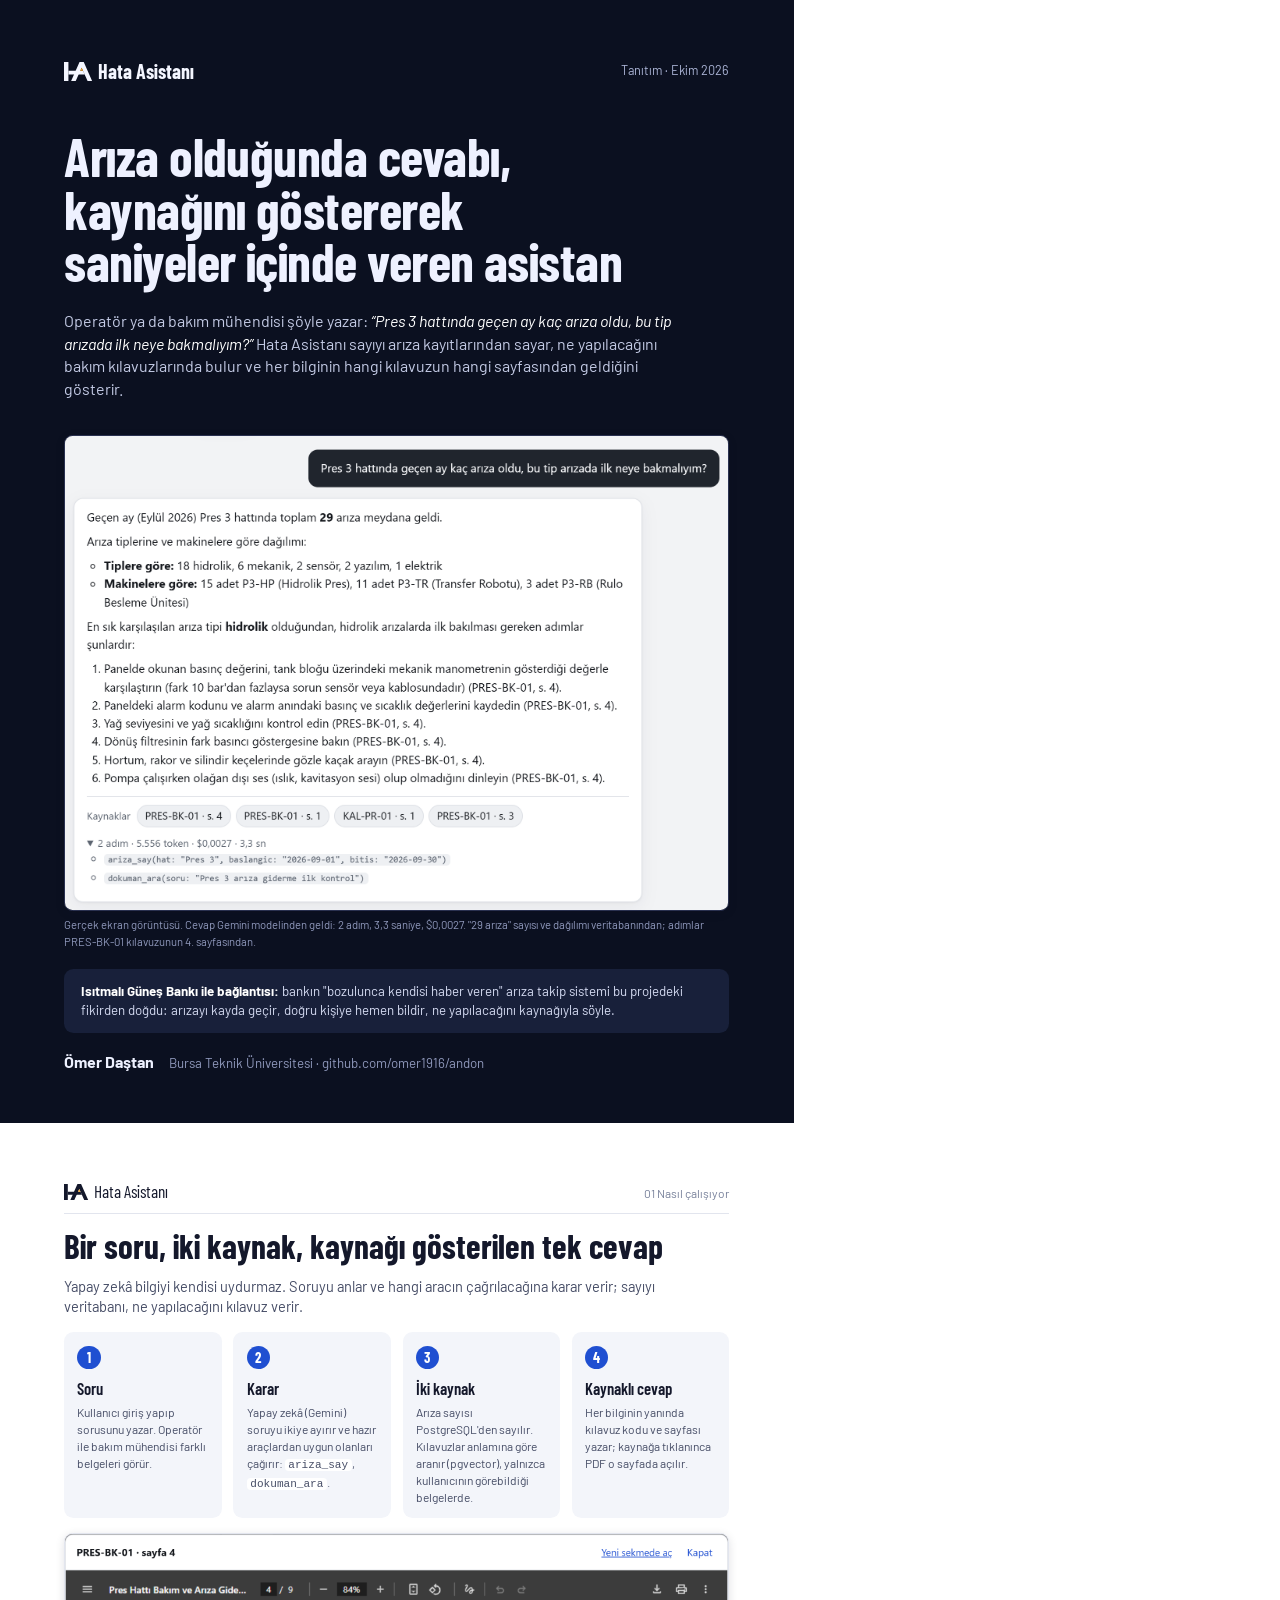
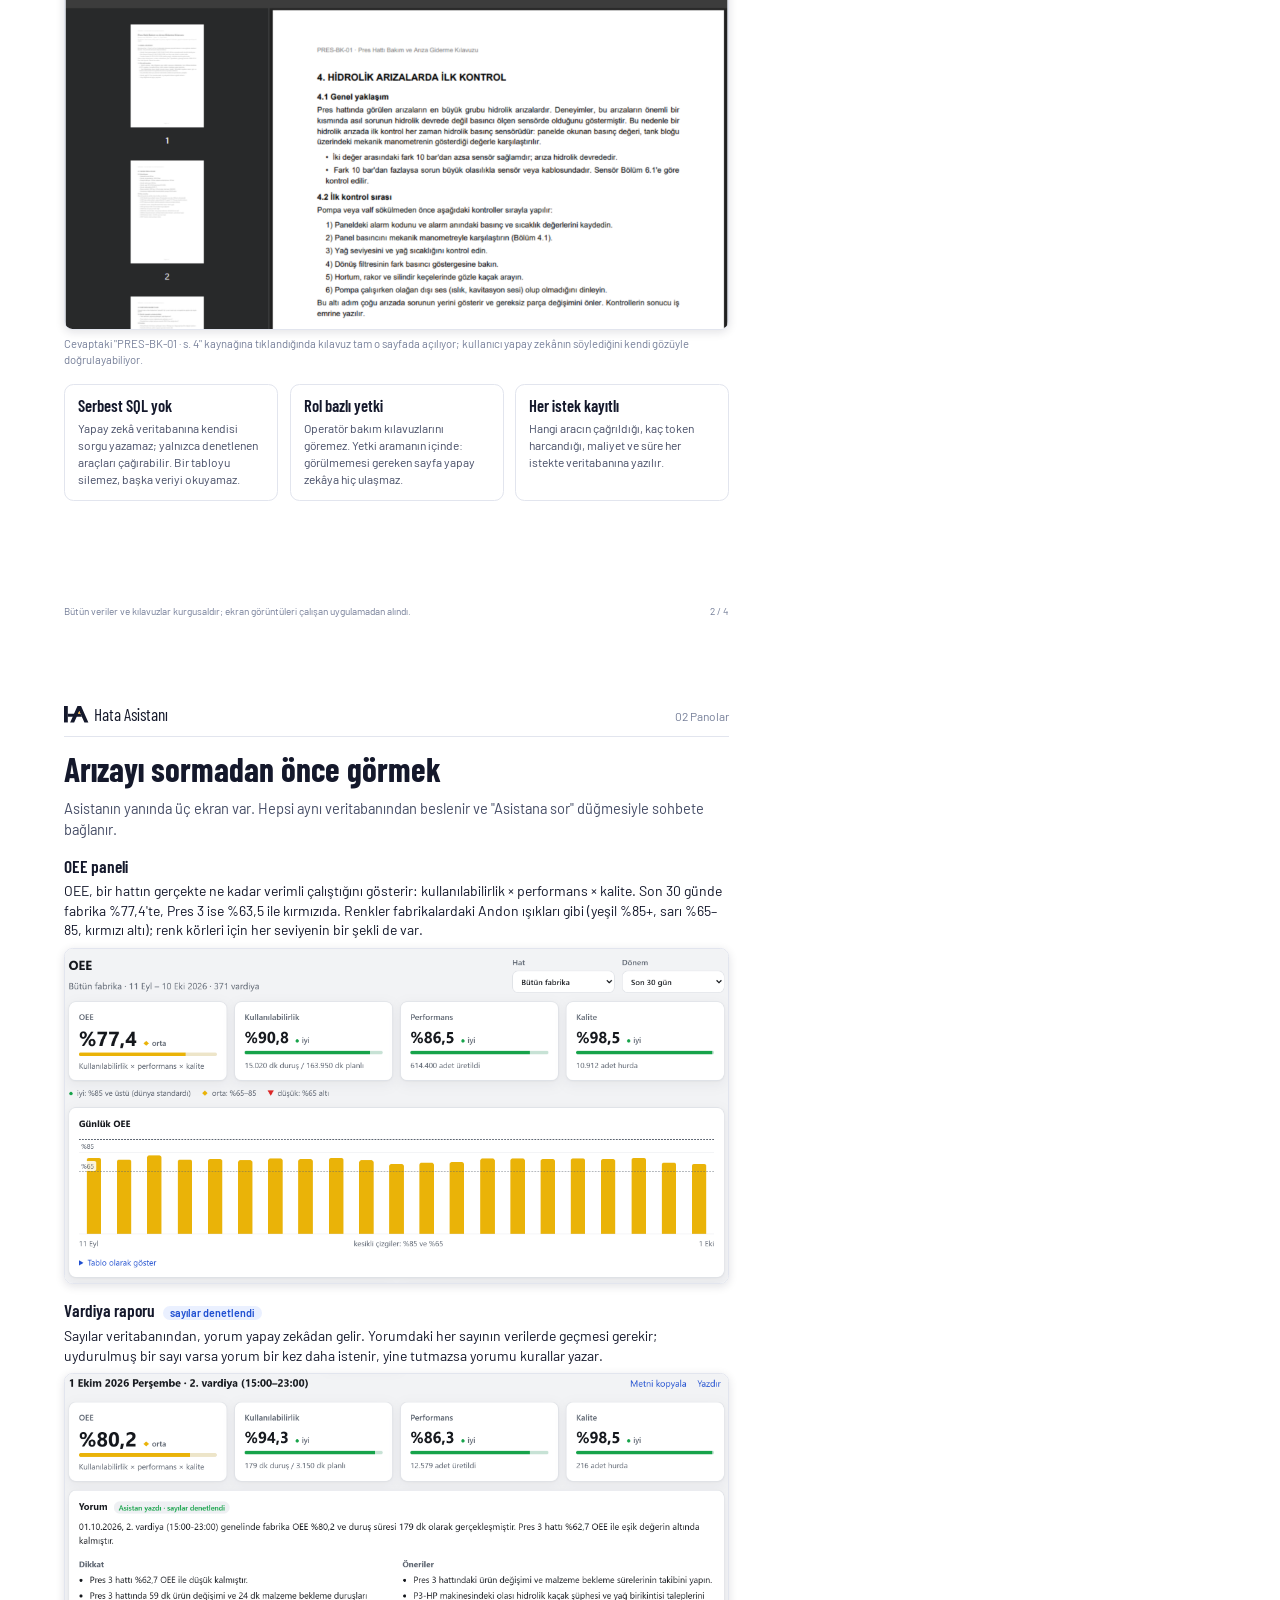
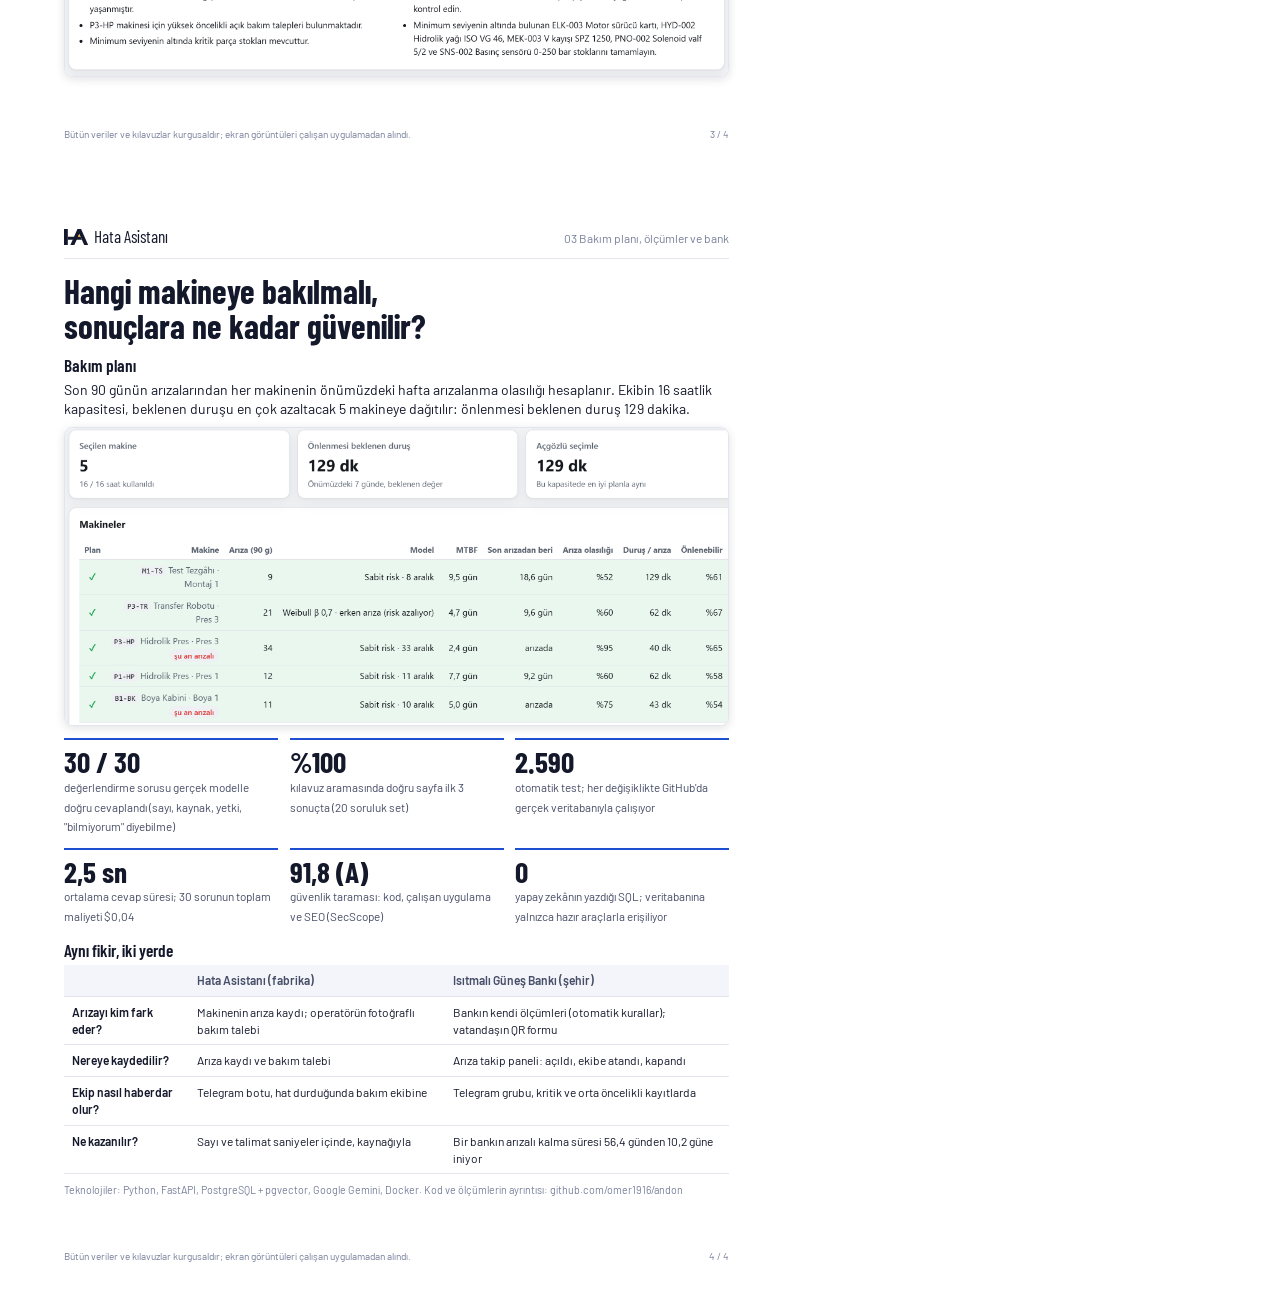
==== sunum/tanitim.html @ 5f38e98d "Hata Asistanı: yeni ad, logo ve okul sunumu için tanıtım PDF'i (#19) * Uygulamanın adı: Andon -> Hat" ====
<!doctype html>
<html lang="tr">
<head>
<meta charset="utf-8">
<title>Hata Asistanı · Tanıtım</title>
<link rel="stylesheet" href="https://fonts.googleapis.com/css2?family=Barlow+Condensed:wght@500;600;700&family=Barlow:wght@400;500;600&display=swap">
<style>
@page { size: A4; margin: 0; }
:root {
  --murekkep: #14182b; --murekkep-2: #464d66; --soluk: #77809a; --cizgi: #e2e5ee; --zemin-2: #f3f5fa;
  --vurgu: #1f4fd1; --yesil: #16a34a; --sari: #e0a800; --kirmizi: #dc2626; --gece: #0b1020;
  --baslik: "Barlow Condensed", "Arial Narrow", "Segoe UI", sans-serif;
  --metin: "Barlow", "Segoe UI", Arial, sans-serif;
}
* { box-sizing: border-box; }
html, body { margin: 0; padding: 0; }
body { font-family: var(--metin); color: var(--murekkep); font-size: 10.5pt; line-height: 1.42;
  -webkit-print-color-adjust: exact; print-color-adjust: exact; }
h1, h2, h3 { font-family: var(--baslik); margin: 0; line-height: 1.05; text-wrap: balance; }
h2 { font-size: 25pt; font-weight: 650; margin: 4mm 0 3mm; max-width: 170mm; }
h3 { font-size: 13pt; font-weight: 600; margin-bottom: 1.5mm; }
p { margin: 0 0 2mm; }
.sayfa { width: 210mm; height: 297mm; padding: 15mm 17mm 13mm; position: relative; overflow: hidden;
  page-break-after: always; break-after: page; }
.sayfa:last-child { page-break-after: auto; break-after: auto; }
.ust-serit { display: flex; justify-content: space-between; align-items: baseline;
  border-bottom: 0.4mm solid var(--cizgi); padding-bottom: 2.5mm; font-size: 9pt; color: var(--soluk); }
.ust-serit span:first-child { font-family: var(--baslik); font-size: 13pt; color: var(--murekkep); }
.alt-not { position: absolute; left: 17mm; right: 17mm; bottom: 7mm; display: flex;
  justify-content: space-between; font-size: 7.5pt; color: var(--soluk); }
.giris { font-size: 11pt; color: var(--murekkep-2); max-width: 172mm; margin-bottom: 4mm; }
.logo { height: 0.95em; width: auto; aspect-ratio: 83 / 56; vertical-align: -0.12em; margin-right: 0.3em; }

/* Kapak */
.kapak { background: var(--gece); color: #eef1ff; display: flex; flex-direction: column; }
.kapak-ust { display: flex; justify-content: space-between; align-items: center; font-size: 9.5pt;
  color: #aab3d4; }
.kapak .marka { font-family: var(--baslik); font-weight: 650; font-size: 15pt; color: #f4f6ff; }
.kapak h1 { font-size: 40pt; font-weight: 700; margin-top: 12mm; letter-spacing: -0.01em; line-height: 0.98; }
.kapak-alt { font-size: 12pt; color: #c3cae4; max-width: 168mm; margin-top: 6mm; }
.kapak-alt q { color: #fff; font-style: italic; }
.kapak .ekran { margin-top: 7mm; }
.kapak .ekran img { border: 0.5mm solid #2a3150; }
.kapak .ekran figcaption { color: #8f98bb; }
.kapak-ekip { margin-top: auto; display: flex; gap: 4mm; align-items: baseline; font-size: 12pt; }
.kapak-ekip span { color: #8f98bb; font-size: 10pt; }
.esin { margin-top: 5mm; padding: 3.5mm 4.5mm; border-radius: 2.5mm; background: #18203a;
  font-size: 10pt; color: #d5dbf2; }
.esin b { color: #fff; }

/* Ekran görüntüleri */
.ekran { margin: 0; }
.ekran img { width: 100%; display: block; border-radius: 2.2mm; border: 0.35mm solid var(--cizgi);
  box-shadow: 0 0.6mm 2.4mm rgba(15, 20, 40, 0.12); }
.ekran figcaption { font-size: 8.5pt; color: var(--soluk); margin-top: 1.8mm; }

/* Akış */
.akis { list-style: none; padding: 0; margin: 0 0 4mm; display: grid;
  grid-template-columns: repeat(4, 1fr); gap: 3mm; counter-reset: adim; }
.akis li { position: relative; padding: 3.5mm 3.5mm 3mm; border-radius: 2.5mm; background: var(--zemin-2);
  counter-increment: adim; }
.akis li::before { content: counter(adim); font-family: var(--baslik); font-weight: 700; font-size: 11pt;
  color: #fff; background: var(--vurgu); width: 6.2mm; height: 6.2mm; border-radius: 50%;
  display: grid; place-items: center; margin-bottom: 2mm; }
.akis b { font-family: var(--baslik); font-size: 12.5pt; font-weight: 600; display: block; margin-bottom: 1mm; }
.akis p { font-size: 9pt; color: var(--murekkep-2); margin: 0; }
.akis code, .kutu code { font-size: 8.3pt; background: #fff; padding: 0 1mm; border-radius: 1mm; }
.uc-kutu { display: grid; grid-template-columns: repeat(3, 1fr); gap: 3mm; margin-top: 4mm; }
.kutu { border: 0.35mm solid var(--cizgi); border-radius: 2.5mm; padding: 3.2mm 3.5mm; }
.kutu h3 { font-size: 12.5pt; }
.kutu p { font-size: 9pt; color: var(--murekkep-2); margin: 0; }

/* Panolar */
.iki { display: grid; grid-template-columns: 1fr 1fr; gap: 5mm; }
.bolum { margin-top: 4.5mm; }
.bolum h3 { display: flex; align-items: baseline; gap: 2mm; }
.etiket { font-family: var(--metin); font-size: 8pt; font-weight: 600; color: var(--vurgu);
  background: #eaf0ff; padding: 0.4mm 2mm; border-radius: 99mm; }
.lejant { display: flex; gap: 5mm; font-size: 8.5pt; color: var(--murekkep-2); margin: 1.5mm 0 2.5mm; }

/* Ölçümler */
.sayilar { display: grid; grid-template-columns: repeat(3, 1fr); gap: 3mm; margin: 3mm 0 4mm; }
.sayi { border-top: 0.6mm solid var(--vurgu); padding-top: 2mm; }
.sayi b { font-family: var(--baslik); font-size: 22pt; font-weight: 650; line-height: 1; display: block; }
.sayi span { font-size: 8.8pt; color: var(--murekkep-2); }
.tablo { width: 100%; border-collapse: collapse; font-size: 9pt; margin: 1.5mm 0 2mm; }
.tablo th, .tablo td { text-align: left; vertical-align: top; padding: 1.8mm 2mm;
  border-bottom: 0.3mm solid var(--cizgi); }
.tablo th { font-weight: 600; color: var(--murekkep-2); background: var(--zemin-2); }
.tablo td:first-child { font-weight: 600; width: 33mm; }
.kucuk { font-size: 8pt; color: var(--soluk); }
</style>
</head>
<body>

<section class="sayfa kapak">
  <div class="kapak-ust"><span class="marka"><svg class="logo" viewBox="10 22 83 56" aria-hidden="true"><rect x="10" y="22" width="13" height="56" fill="currentColor"/><polygon points="31,78 44.5,78 62,38.6 79.5,78 93,78 68.2,22 55.8,22" fill="currentColor"/><polygon points="23,48 66.18,48 71.06,59 23,59" fill="currentColor"/><polygon points="62,38.6 57.82,48 66.18,48" fill="#f5a524"/></svg>Hata Asistanı</span><span>Tanıtım · Ekim 2026</span></div>
  <h1>Arıza olduğunda cevabı, kaynağını göstererek saniyeler içinde veren asistan</h1>
  <p class="kapak-alt">Operatör ya da bakım mühendisi şöyle yazar:
    <q>Pres 3 hattında geçen ay kaç arıza oldu, bu tip arızada ilk neye bakmalıyım?</q>
    Hata Asistanı sayıyı arıza kayıtlarından sayar, ne yapılacağını bakım kılavuzlarında bulur ve
    her bilginin hangi kılavuzun hangi sayfasından geldiğini gösterir.</p>
  <figure class="ekran">
    <img src="ekranlar/kesit/sohbet.png" alt="Sohbet ekranında soru ve kaynaklı cevap">
    <figcaption>Gerçek ekran görüntüsü. Cevap Gemini modelinden geldi: 2 adım, 3,3 saniye,
      $0,0027. "29 arıza" sayısı ve dağılımı veritabanından; adımlar PRES-BK-01 kılavuzunun
      4. sayfasından.</figcaption>
  </figure>
  <div class="esin"><b>Isıtmalı Güneş Bankı ile bağlantısı:</b> bankın "bozulunca kendisi haber
    veren" arıza takip sistemi bu projedeki fikirden doğdu: arızayı kayda geçir, doğru kişiye
    hemen bildir, ne yapılacağını kaynağıyla söyle.</div>
  <div class="kapak-ekip"><b>Ömer Daştan</b><span>Bursa Teknik Üniversitesi · github.com/omer1916/andon</span></div>
</section>

<section class="sayfa">
  <div class="ust-serit"><span><svg class="logo" viewBox="10 22 83 56" aria-hidden="true"><rect x="10" y="22" width="13" height="56" fill="currentColor"/><polygon points="31,78 44.5,78 62,38.6 79.5,78 93,78 68.2,22 55.8,22" fill="currentColor"/><polygon points="23,48 66.18,48 71.06,59 23,59" fill="currentColor"/><polygon points="62,38.6 57.82,48 66.18,48" fill="#f5a524"/></svg>Hata Asistanı</span><span>01 Nasıl çalışıyor</span></div>
  <h2>Bir soru, iki kaynak, kaynağı gösterilen tek cevap</h2>
  <p class="giris">Yapay zekâ bilgiyi kendisi uydurmaz. Soruyu anlar ve hangi aracın çağrılacağına
    karar verir; sayıyı veritabanı, ne yapılacağını kılavuz verir.</p>
  <ol class="akis">
    <li><b>Soru</b><p>Kullanıcı giriş yapıp sorusunu yazar. Operatör ile bakım mühendisi farklı
      belgeleri görür.</p></li>
    <li><b>Karar</b><p>Yapay zekâ (Gemini) soruyu ikiye ayırır ve hazır araçlardan uygun olanları
      çağırır: <code>ariza_say</code>, <code>dokuman_ara</code>.</p></li>
    <li><b>İki kaynak</b><p>Arıza sayısı PostgreSQL'den sayılır. Kılavuzlar anlamına göre aranır
      (pgvector), yalnızca kullanıcının görebildiği belgelerde.</p></li>
    <li><b>Kaynaklı cevap</b><p>Her bilginin yanında kılavuz kodu ve sayfası yazar; kaynağa
      tıklanınca PDF o sayfada açılır.</p></li>
  </ol>
  <figure class="ekran">
    <img src="ekranlar/kesit/kaynak.png" alt="Kaynağa tıklanınca açılan kılavuz sayfası">
    <figcaption>Cevaptaki "PRES-BK-01 · s. 4" kaynağına tıklandığında kılavuz tam o sayfada
      açılıyor; kullanıcı yapay zekânın söylediğini kendi gözüyle doğrulayabiliyor.</figcaption>
  </figure>
  <div class="uc-kutu">
    <div class="kutu"><h3>Serbest SQL yok</h3><p>Yapay zekâ veritabanına kendisi sorgu yazamaz;
      yalnızca denetlenen araçları çağırabilir. Bir tabloyu silemez, başka veriyi okuyamaz.</p></div>
    <div class="kutu"><h3>Rol bazlı yetki</h3><p>Operatör bakım kılavuzlarını göremez. Yetki
      aramanın içinde: görülmemesi gereken sayfa yapay zekâya hiç ulaşmaz.</p></div>
    <div class="kutu"><h3>Her istek kayıtlı</h3><p>Hangi aracın çağrıldığı, kaç token harcandığı,
      maliyet ve süre her istekte veritabanına yazılır.</p></div>
  </div>
  <div class="alt-not"><span>Bütün veriler ve kılavuzlar kurgusaldır; ekran görüntüleri çalışan uygulamadan alındı.</span><span>2 / 4</span></div>
</section>

<section class="sayfa">
  <div class="ust-serit"><span><svg class="logo" viewBox="10 22 83 56" aria-hidden="true"><rect x="10" y="22" width="13" height="56" fill="currentColor"/><polygon points="31,78 44.5,78 62,38.6 79.5,78 93,78 68.2,22 55.8,22" fill="currentColor"/><polygon points="23,48 66.18,48 71.06,59 23,59" fill="currentColor"/><polygon points="62,38.6 57.82,48 66.18,48" fill="#f5a524"/></svg>Hata Asistanı</span><span>02 Panolar</span></div>
  <h2>Arızayı sormadan önce görmek</h2>
  <p class="giris">Asistanın yanında üç ekran var. Hepsi aynı veritabanından beslenir ve
    "Asistana sor" düğmesiyle sohbete bağlanır.</p>
  <div class="bolum">
    <h3>OEE paneli</h3>
    <p>OEE, bir hattın gerçekte ne kadar verimli çalıştığını gösterir: kullanılabilirlik ×
      performans × kalite. Son 30 günde fabrika %77,4'te, Pres 3 ise %63,5 ile kırmızıda. Renkler
      fabrikalardaki Andon ışıkları gibi (yeşil %85+, sarı %65–85, kırmızı altı); renk körleri için
      her seviyenin bir şekli de var.</p>
    <figure class="ekran"><img src="ekranlar/kesit/oee.png" alt="OEE paneli"></figure>
  </div>
  <div class="bolum">
    <h3>Vardiya raporu <span class="etiket">sayılar denetlendi</span></h3>
    <p>Sayılar veritabanından, yorum yapay zekâdan gelir. Yorumdaki her sayının verilerde geçmesi
      gerekir; uydurulmuş bir sayı varsa yorum bir kez daha istenir, yine tutmazsa yorumu kurallar
      yazar.</p>
    <figure class="ekran"><img src="ekranlar/kesit/rapor.png" alt="Vardiya raporu"></figure>
  </div>
  <div class="alt-not"><span>Bütün veriler ve kılavuzlar kurgusaldır; ekran görüntüleri çalışan uygulamadan alındı.</span><span>3 / 4</span></div>
</section>

<section class="sayfa">
  <div class="ust-serit"><span><svg class="logo" viewBox="10 22 83 56" aria-hidden="true"><rect x="10" y="22" width="13" height="56" fill="currentColor"/><polygon points="31,78 44.5,78 62,38.6 79.5,78 93,78 68.2,22 55.8,22" fill="currentColor"/><polygon points="23,48 66.18,48 71.06,59 23,59" fill="currentColor"/><polygon points="62,38.6 57.82,48 66.18,48" fill="#f5a524"/></svg>Hata Asistanı</span><span>03 Bakım planı, ölçümler ve bank</span></div>
  <h2>Hangi makineye bakılmalı, sonuçlara ne kadar güvenilir?</h2>
  <div class="bolum" style="margin-top:2mm">
    <h3>Bakım planı</h3>
    <p>Son 90 günün arızalarından her makinenin önümüzdeki hafta arızalanma olasılığı hesaplanır.
      Ekibin 16 saatlik kapasitesi, beklenen duruşu en çok azaltacak 5 makineye dağıtılır:
      önlenmesi beklenen duruş 129 dakika.</p>
    <figure class="ekran"><img src="ekranlar/kesit/plan.png" alt="Bakım planı"></figure>
  </div>
  <div class="sayilar">
    <div class="sayi"><b>30 / 30</b><span>değerlendirme sorusu gerçek modelle doğru cevaplandı
      (sayı, kaynak, yetki, "bilmiyorum" diyebilme)</span></div>
    <div class="sayi"><b>%100</b><span>kılavuz aramasında doğru sayfa ilk 3 sonuçta
      (20 soruluk set)</span></div>
    <div class="sayi"><b>2.590</b><span>otomatik test; her değişiklikte GitHub'da gerçek
      veritabanıyla çalışıyor</span></div>
    <div class="sayi"><b>2,5 sn</b><span>ortalama cevap süresi; 30 sorunun toplam maliyeti
      $0,04</span></div>
    <div class="sayi"><b>91,8 (A)</b><span>güvenlik taraması: kod, çalışan uygulama ve SEO
      (SecScope)</span></div>
    <div class="sayi"><b>0</b><span>yapay zekânın yazdığı SQL; veritabanına yalnızca hazır
      araçlarla erişiliyor</span></div>
  </div>
  <h3>Aynı fikir, iki yerde</h3>
  <table class="tablo">
    <tr><th></th><th>Hata Asistanı (fabrika)</th><th>Isıtmalı Güneş Bankı (şehir)</th></tr>
    <tr><td>Arızayı kim fark eder?</td><td>Makinenin arıza kaydı; operatörün fotoğraflı bakım talebi</td>
      <td>Bankın kendi ölçümleri (otomatik kurallar); vatandaşın QR formu</td></tr>
    <tr><td>Nereye kaydedilir?</td><td>Arıza kaydı ve bakım talebi</td>
      <td>Arıza takip paneli: açıldı, ekibe atandı, kapandı</td></tr>
    <tr><td>Ekip nasıl haberdar olur?</td><td>Telegram botu, hat durduğunda bakım ekibine</td>
      <td>Telegram grubu, kritik ve orta öncelikli kayıtlarda</td></tr>
    <tr><td>Ne kazanılır?</td><td>Sayı ve talimat saniyeler içinde, kaynağıyla</td>
      <td>Bir bankın arızalı kalma süresi 56,4 günden 10,2 güne iniyor</td></tr>
  </table>
  <p class="kucuk">Teknolojiler: Python, FastAPI, PostgreSQL + pgvector, Google Gemini, Docker.
    Kod ve ölçümlerin ayrıntısı: github.com/omer1916/andon</p>
  <div class="alt-not"><span>Bütün veriler ve kılavuzlar kurgusaldır; ekran görüntüleri çalışan uygulamadan alındı.</span><span>4 / 4</span></div>
</section>
</body>
</html>
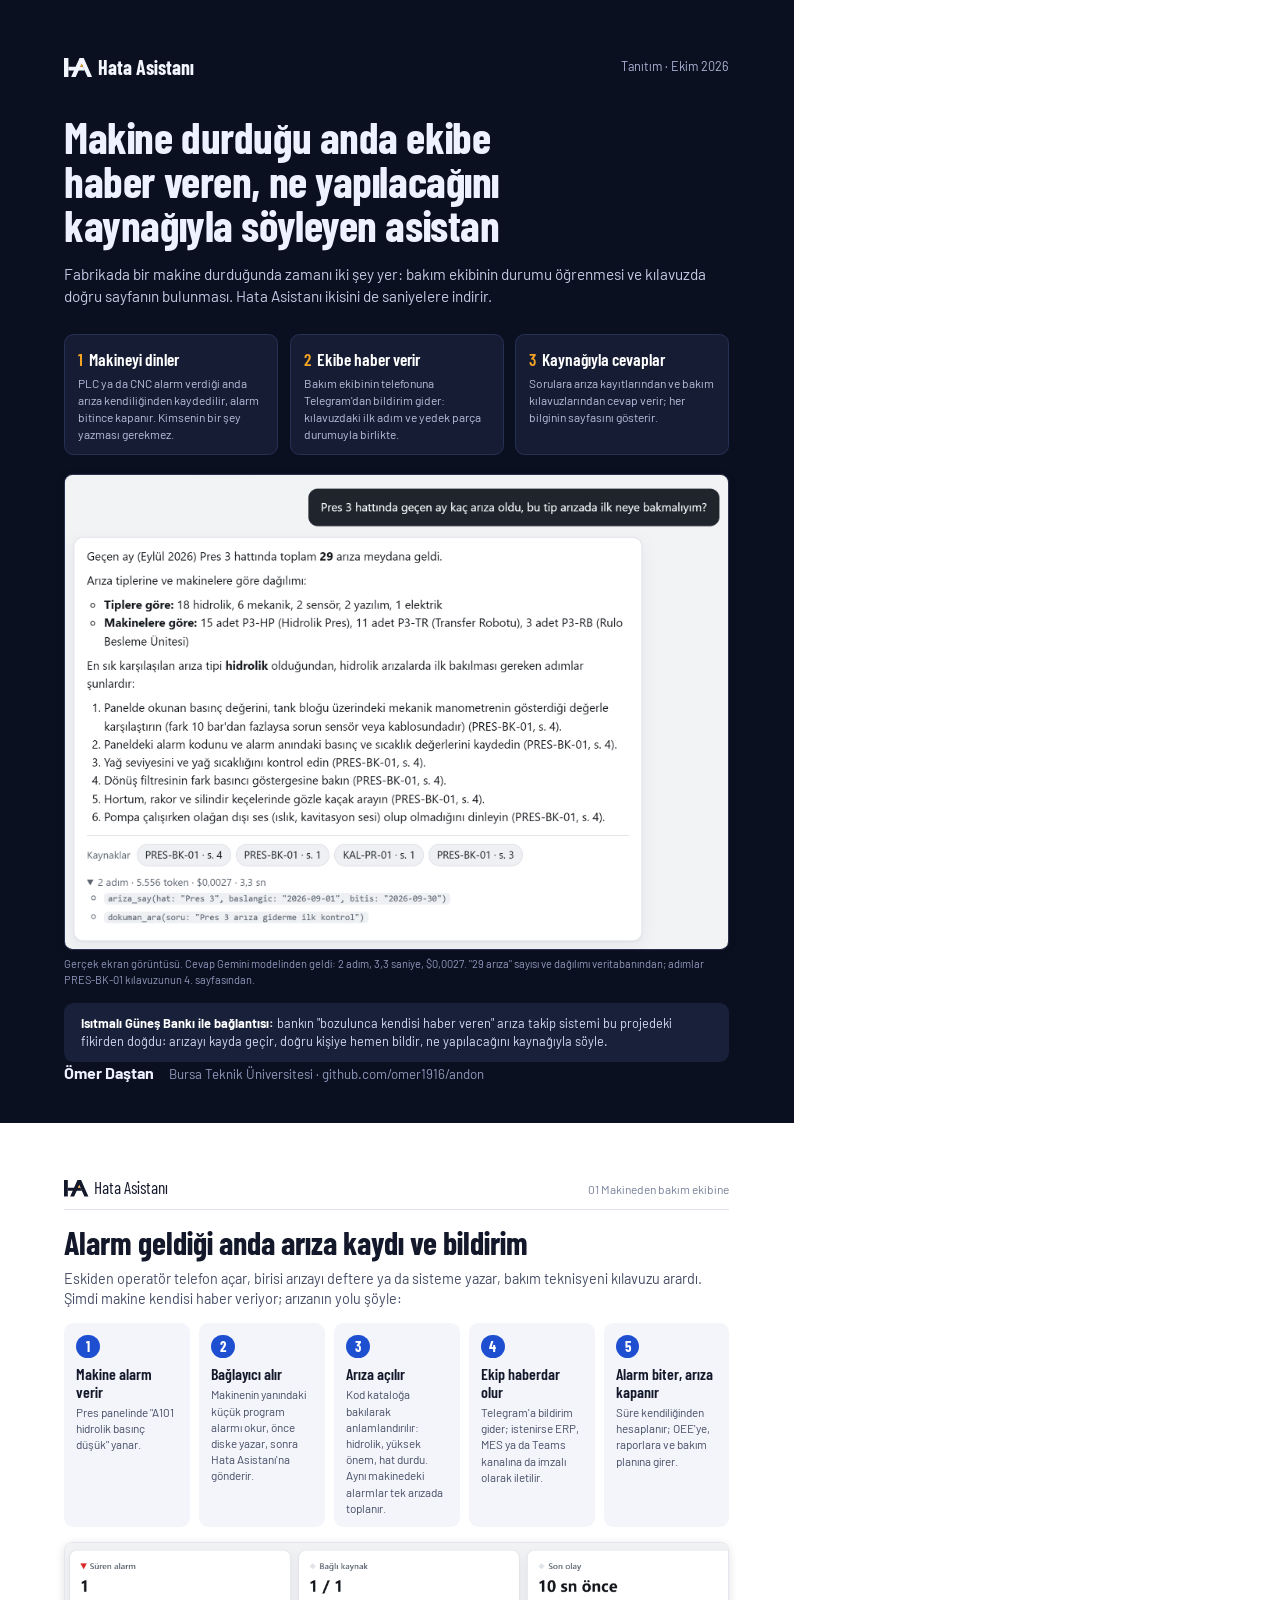
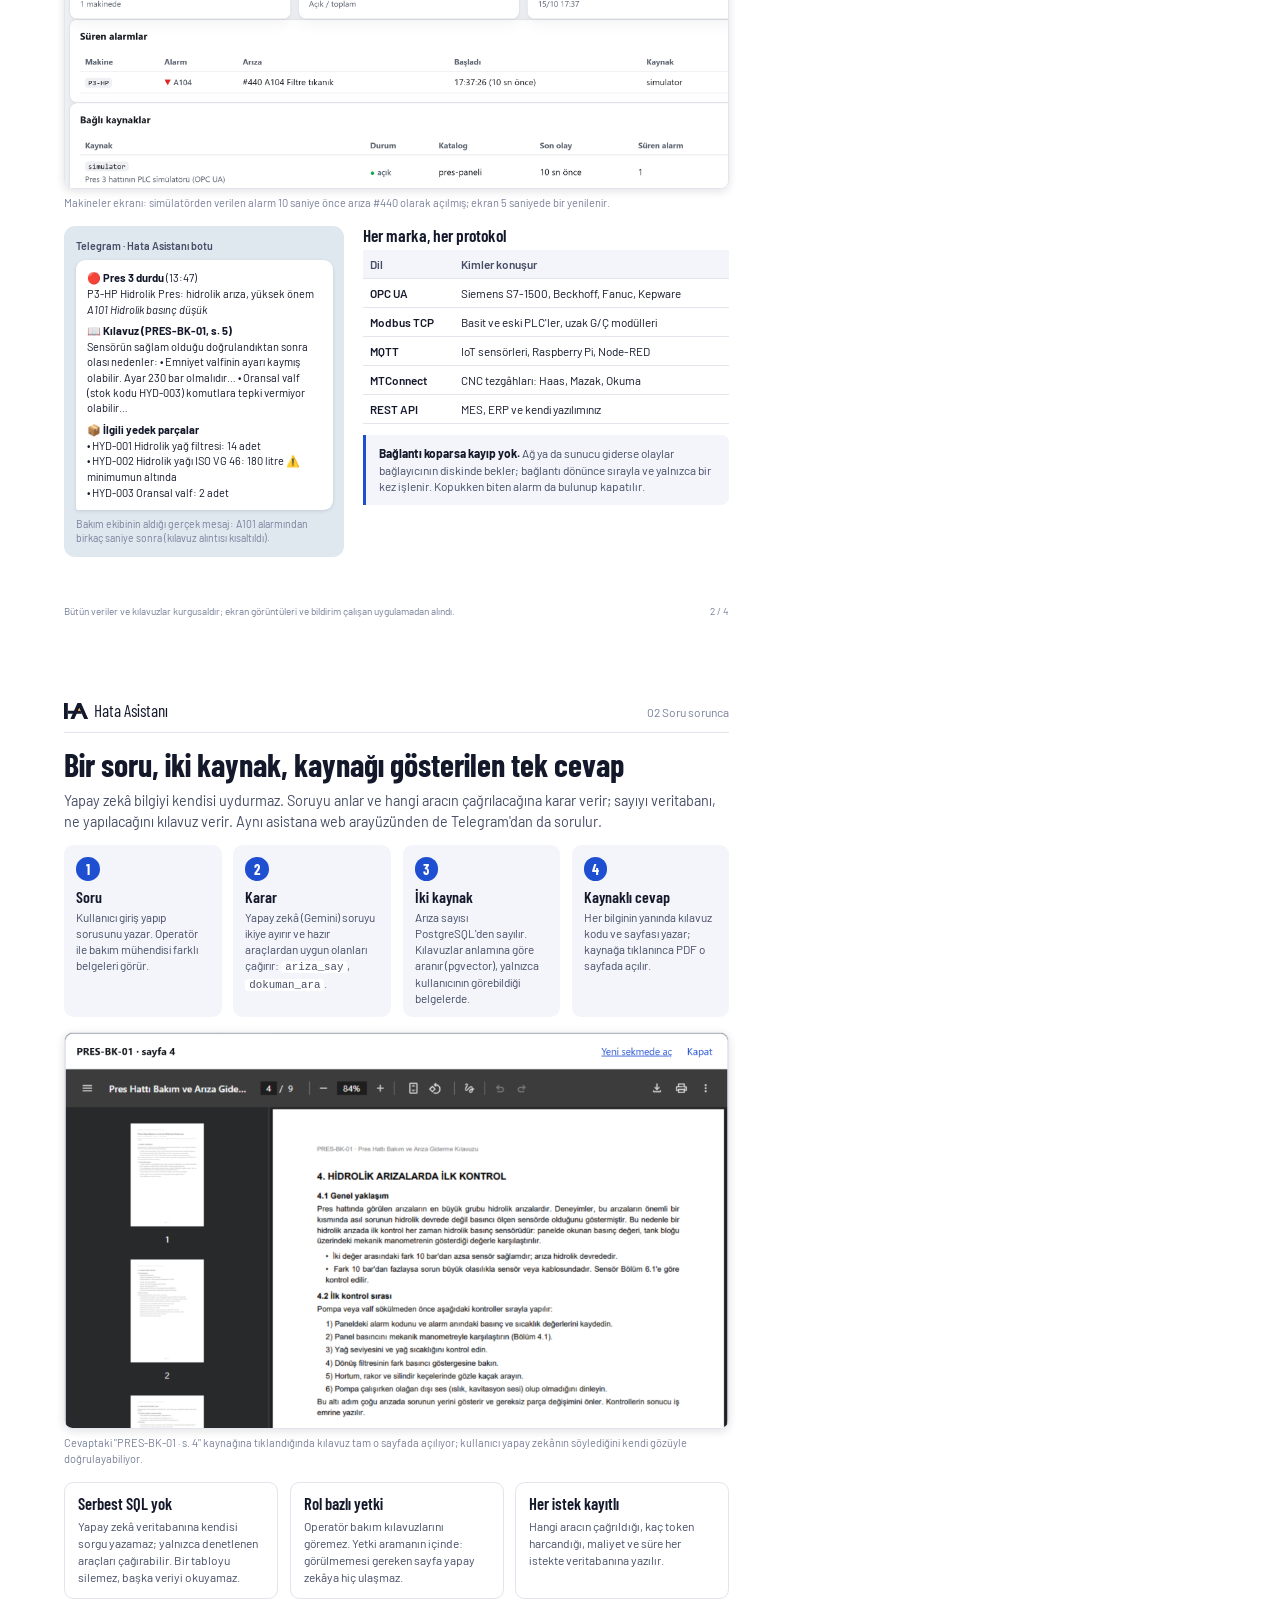
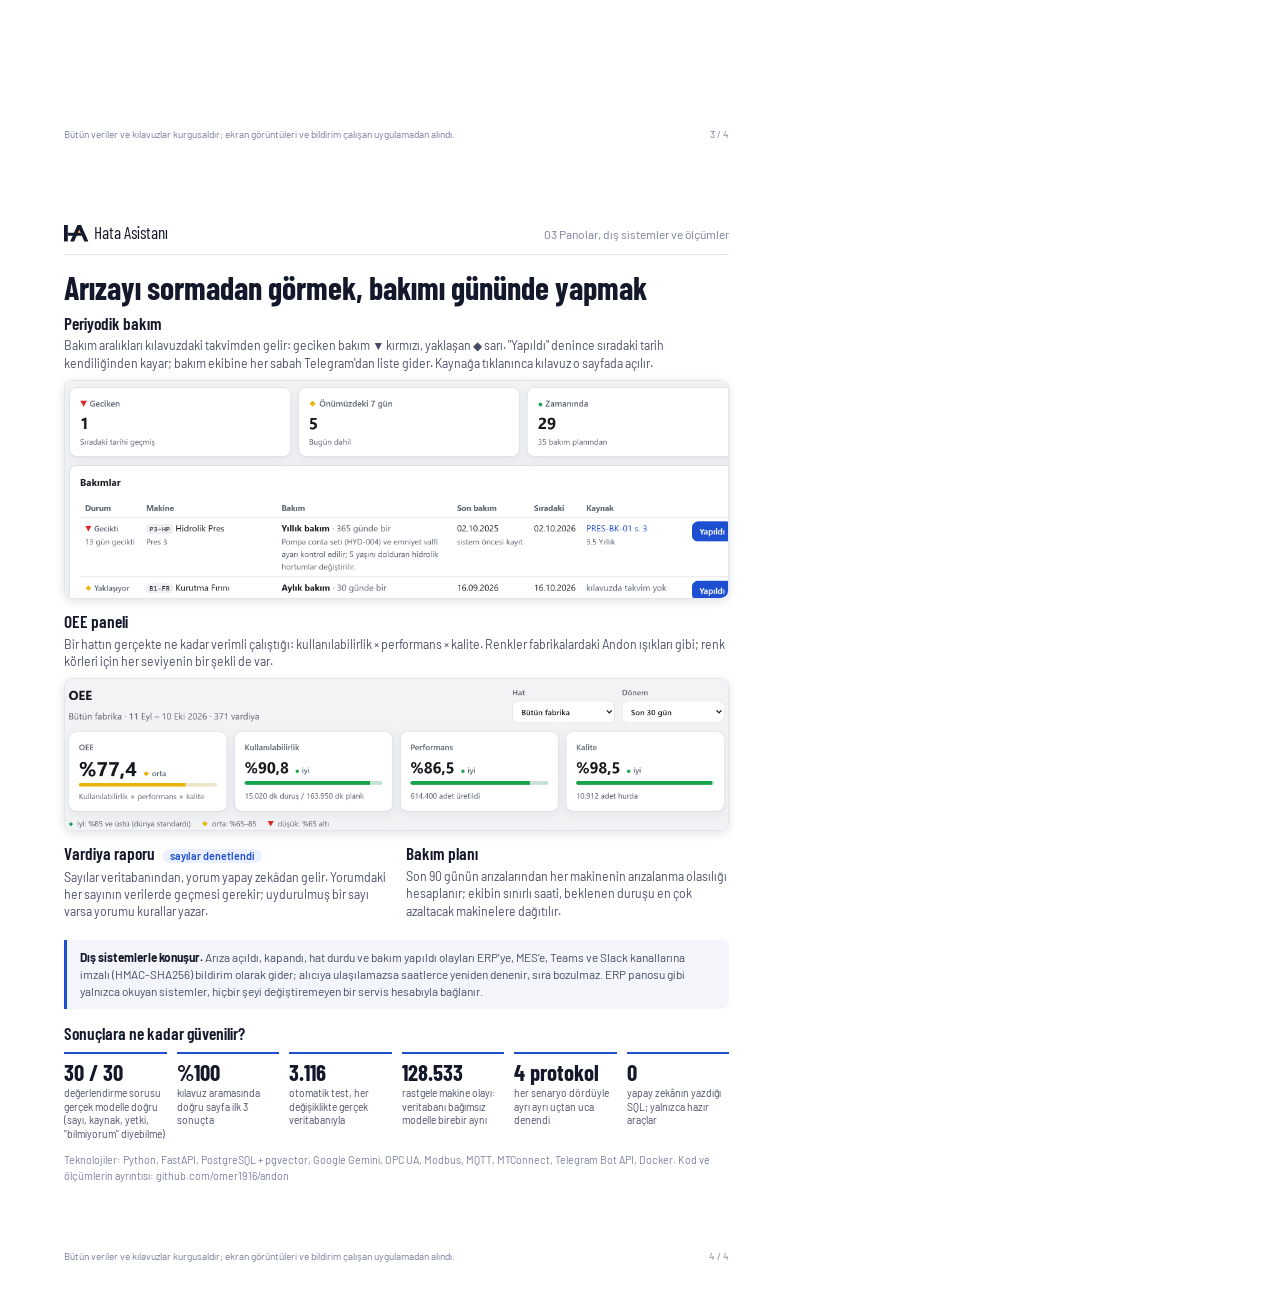
==== commit a0106276: "MQTT paho'nun iş parçacığında; test bekçisi; 4 sayfalık yeni tanıtım PDF'i Yoğun turda bir MQTT test" ====
--- a/sunum/tanitim.html
+++ b/sunum/tanitim.html
@@ -14,13 +14,13 @@
 }
 * { box-sizing: border-box; }
 html, body { margin: 0; padding: 0; }
-body { font-family: var(--metin); color: var(--murekkep); font-size: 10.5pt; line-height: 1.42;
+body { font-family: var(--metin); color: var(--murekkep); font-size: 10.3pt; line-height: 1.42;
   -webkit-print-color-adjust: exact; print-color-adjust: exact; }
 h1, h2, h3 { font-family: var(--baslik); margin: 0; line-height: 1.05; text-wrap: balance; }
-h2 { font-size: 25pt; font-weight: 650; margin: 4mm 0 3mm; max-width: 170mm; }
+h2 { font-size: 24pt; font-weight: 650; margin: 4mm 0 2.5mm; max-width: 172mm; }
 h3 { font-size: 13pt; font-weight: 600; margin-bottom: 1.5mm; }
 p { margin: 0 0 2mm; }
-.sayfa { width: 210mm; height: 297mm; padding: 15mm 17mm 13mm; position: relative; overflow: hidden;
+.sayfa { width: 210mm; height: 297mm; padding: 14mm 17mm 13mm; position: relative; overflow: hidden;
   page-break-after: always; break-after: page; }
 .sayfa:last-child { page-break-after: auto; break-after: auto; }
 .ust-serit { display: flex; justify-content: space-between; align-items: baseline;
@@ -28,7 +28,7 @@
 .ust-serit span:first-child { font-family: var(--baslik); font-size: 13pt; color: var(--murekkep); }
 .alt-not { position: absolute; left: 17mm; right: 17mm; bottom: 7mm; display: flex;
   justify-content: space-between; font-size: 7.5pt; color: var(--soluk); }
-.giris { font-size: 11pt; color: var(--murekkep-2); max-width: 172mm; margin-bottom: 4mm; }
+.giris { font-size: 10.8pt; color: var(--murekkep-2); max-width: 174mm; margin-bottom: 3.5mm; }
 .logo { height: 0.95em; width: auto; aspect-ratio: 83 / 56; vertical-align: -0.12em; margin-right: 0.3em; }
 
 /* Kapak */
@@ -36,58 +36,81 @@
 .kapak-ust { display: flex; justify-content: space-between; align-items: center; font-size: 9.5pt;
   color: #aab3d4; }
 .kapak .marka { font-family: var(--baslik); font-weight: 650; font-size: 15pt; color: #f4f6ff; }
-.kapak h1 { font-size: 40pt; font-weight: 700; margin-top: 12mm; letter-spacing: -0.01em; line-height: 0.98; }
-.kapak-alt { font-size: 12pt; color: #c3cae4; max-width: 168mm; margin-top: 6mm; }
-.kapak-alt q { color: #fff; font-style: italic; }
-.kapak .ekran { margin-top: 7mm; }
+.kapak h1 { font-size: 33pt; font-weight: 700; margin-top: 9mm; letter-spacing: -0.01em; line-height: 1.0; }
+.kapak-alt { font-size: 11.5pt; color: #c3cae4; max-width: 172mm; margin-top: 4.5mm; }
+.ayaklar { display: grid; grid-template-columns: repeat(3, 1fr); gap: 3mm; margin-top: 5mm; }
+.ayak { background: #151c33; border: 0.3mm solid #263055; border-radius: 2.5mm; padding: 3mm 3.5mm; }
+.ayak b { font-family: var(--baslik); font-size: 13pt; font-weight: 600; color: #fff; display: block;
+  margin-bottom: 1mm; }
+.ayak b span { color: #f5a524; margin-right: 1.5mm; }
+.ayak p { font-size: 9pt; color: #b8c0de; margin: 0; }
+.kapak .ekran { margin-top: 5mm; }
 .kapak .ekran img { border: 0.5mm solid #2a3150; }
 .kapak .ekran figcaption { color: #8f98bb; }
 .kapak-ekip { margin-top: auto; display: flex; gap: 4mm; align-items: baseline; font-size: 12pt; }
 .kapak-ekip span { color: #8f98bb; font-size: 10pt; }
-.esin { margin-top: 5mm; padding: 3.5mm 4.5mm; border-radius: 2.5mm; background: #18203a;
-  font-size: 10pt; color: #d5dbf2; }
+.esin { margin-top: 4mm; padding: 3mm 4.5mm; border-radius: 2.5mm; background: #18203a;
+  font-size: 9.6pt; color: #d5dbf2; }
 .esin b { color: #fff; }
 
 /* Ekran görüntüleri */
 .ekran { margin: 0; }
 .ekran img { width: 100%; display: block; border-radius: 2.2mm; border: 0.35mm solid var(--cizgi);
   box-shadow: 0 0.6mm 2.4mm rgba(15, 20, 40, 0.12); }
-.ekran figcaption { font-size: 8.5pt; color: var(--soluk); margin-top: 1.8mm; }
+.ekran figcaption { font-size: 8.3pt; color: var(--soluk); margin-top: 1.6mm; }
 
 /* Akış */
 .akis { list-style: none; padding: 0; margin: 0 0 4mm; display: grid;
   grid-template-columns: repeat(4, 1fr); gap: 3mm; counter-reset: adim; }
-.akis li { position: relative; padding: 3.5mm 3.5mm 3mm; border-radius: 2.5mm; background: var(--zemin-2);
+.akis.bes { grid-template-columns: repeat(5, 1fr); gap: 2.5mm; }
+.akis li { position: relative; padding: 3.2mm 3.2mm 3mm; border-radius: 2.5mm; background: var(--zemin-2);
   counter-increment: adim; }
 .akis li::before { content: counter(adim); font-family: var(--baslik); font-weight: 700; font-size: 11pt;
   color: #fff; background: var(--vurgu); width: 6.2mm; height: 6.2mm; border-radius: 50%;
-  display: grid; place-items: center; margin-bottom: 2mm; }
-.akis b { font-family: var(--baslik); font-size: 12.5pt; font-weight: 600; display: block; margin-bottom: 1mm; }
-.akis p { font-size: 9pt; color: var(--murekkep-2); margin: 0; }
-.akis code, .kutu code { font-size: 8.3pt; background: #fff; padding: 0 1mm; border-radius: 1mm; }
+  display: grid; place-items: center; margin-bottom: 1.8mm; }
+.akis b { font-family: var(--baslik); font-size: 12pt; font-weight: 600; display: block; margin-bottom: 1mm;
+  line-height: 1.1; }
+.akis p { font-size: 8.8pt; color: var(--murekkep-2); margin: 0; line-height: 1.38; }
+.akis code, .kutu code { font-size: 8.1pt; background: #fff; padding: 0 1mm; border-radius: 1mm; }
 .uc-kutu { display: grid; grid-template-columns: repeat(3, 1fr); gap: 3mm; margin-top: 4mm; }
 .kutu { border: 0.35mm solid var(--cizgi); border-radius: 2.5mm; padding: 3.2mm 3.5mm; }
 .kutu h3 { font-size: 12.5pt; }
 .kutu p { font-size: 9pt; color: var(--murekkep-2); margin: 0; }
 
+/* Makineden ekibe */
+.alt-ikili { display: grid; grid-template-columns: 74mm 1fr; gap: 5mm; margin-top: 4mm; }
+.telefon { background: #dfe7ef; border-radius: 3mm; padding: 3mm; }
+.telefon-ust { font-size: 8pt; color: var(--murekkep-2); margin-bottom: 2mm; font-weight: 600; }
+.emoji { font-family: "Segoe UI Emoji", "Apple Color Emoji", "Noto Color Emoji", sans-serif;
+  font-style: normal; }
+.balon { background: #fff; border-radius: 2.5mm 2.5mm 2.5mm 0.6mm; padding: 2.6mm 3mm; font-size: 8.3pt;
+  line-height: 1.38; box-shadow: 0 0.3mm 1mm rgba(15, 20, 40, 0.12); }
+.balon p { margin: 0 0 1.6mm; }
+.balon p:last-child { margin: 0; }
+.telefon figcaption { font-size: 7.8pt; color: var(--soluk); margin-top: 1.8mm; }
+.protokol { width: 100%; border-collapse: collapse; font-size: 8.8pt; }
+.protokol th, .protokol td { text-align: left; vertical-align: top; padding: 1.5mm 1.8mm;
+  border-bottom: 0.3mm solid var(--cizgi); }
+.protokol th { font-weight: 600; color: var(--murekkep-2); background: var(--zemin-2); }
+.protokol td:first-child { font-weight: 600; white-space: nowrap; }
+.not-kutusu { margin-top: 3mm; border-left: 0.8mm solid var(--vurgu); background: var(--zemin-2);
+  padding: 2.5mm 3.5mm; font-size: 8.9pt; color: var(--murekkep-2); border-radius: 0 2mm 2mm 0; }
+.not-kutusu b { color: var(--murekkep); }
+
 /* Panolar */
 .iki { display: grid; grid-template-columns: 1fr 1fr; gap: 5mm; }
-.bolum { margin-top: 4.5mm; }
+.bolum { margin-top: 3.5mm; }
 .bolum h3 { display: flex; align-items: baseline; gap: 2mm; }
+.bolum p { font-size: 9.2pt; color: var(--murekkep-2); }
 .etiket { font-family: var(--metin); font-size: 8pt; font-weight: 600; color: var(--vurgu);
   background: #eaf0ff; padding: 0.4mm 2mm; border-radius: 99mm; }
-.lejant { display: flex; gap: 5mm; font-size: 8.5pt; color: var(--murekkep-2); margin: 1.5mm 0 2.5mm; }
 
 /* Ölçümler */
-.sayilar { display: grid; grid-template-columns: repeat(3, 1fr); gap: 3mm; margin: 3mm 0 4mm; }
-.sayi { border-top: 0.6mm solid var(--vurgu); padding-top: 2mm; }
-.sayi b { font-family: var(--baslik); font-size: 22pt; font-weight: 650; line-height: 1; display: block; }
-.sayi span { font-size: 8.8pt; color: var(--murekkep-2); }
-.tablo { width: 100%; border-collapse: collapse; font-size: 9pt; margin: 1.5mm 0 2mm; }
-.tablo th, .tablo td { text-align: left; vertical-align: top; padding: 1.8mm 2mm;
-  border-bottom: 0.3mm solid var(--cizgi); }
-.tablo th { font-weight: 600; color: var(--murekkep-2); background: var(--zemin-2); }
-.tablo td:first-child { font-weight: 600; width: 33mm; }
+.sayilar { display: grid; grid-template-columns: repeat(6, 1fr); gap: 2.6mm; margin: 2.5mm 0 3mm; }
+.sayi { border-top: 0.6mm solid var(--vurgu); padding-top: 1.8mm; }
+.sayi b { font-family: var(--baslik); font-size: 17pt; font-weight: 650; line-height: 1; display: block;
+  margin-bottom: 1mm; white-space: nowrap; }
+.sayi span { font-size: 7.7pt; color: var(--murekkep-2); line-height: 1.32; display: block; }
 .kucuk { font-size: 8pt; color: var(--soluk); }
 </style>
 </head>
@@ -95,11 +118,17 @@
 
 <section class="sayfa kapak">
   <div class="kapak-ust"><span class="marka"><svg class="logo" viewBox="10 22 83 56" aria-hidden="true"><rect x="10" y="22" width="13" height="56" fill="currentColor"/><polygon points="31,78 44.5,78 62,38.6 79.5,78 93,78 68.2,22 55.8,22" fill="currentColor"/><polygon points="23,48 66.18,48 71.06,59 23,59" fill="currentColor"/><polygon points="62,38.6 57.82,48 66.18,48" fill="#f5a524"/></svg>Hata Asistanı</span><span>Tanıtım · Ekim 2026</span></div>
-  <h1>Arıza olduğunda cevabı, kaynağını göstererek saniyeler içinde veren asistan</h1>
-  <p class="kapak-alt">Operatör ya da bakım mühendisi şöyle yazar:
-    <q>Pres 3 hattında geçen ay kaç arıza oldu, bu tip arızada ilk neye bakmalıyım?</q>
-    Hata Asistanı sayıyı arıza kayıtlarından sayar, ne yapılacağını bakım kılavuzlarında bulur ve
-    her bilginin hangi kılavuzun hangi sayfasından geldiğini gösterir.</p>
+  <h1>Makine durduğu anda ekibe haber veren, ne yapılacağını kaynağıyla söyleyen asistan</h1>
+  <p class="kapak-alt">Fabrikada bir makine durduğunda zamanı iki şey yer: bakım ekibinin durumu
+    öğrenmesi ve kılavuzda doğru sayfanın bulunması. Hata Asistanı ikisini de saniyelere indirir.</p>
+  <div class="ayaklar">
+    <div class="ayak"><b><span>1</span>Makineyi dinler</b><p>PLC ya da CNC alarm verdiği anda
+      arıza kendiliğinden kaydedilir, alarm bitince kapanır. Kimsenin bir şey yazması gerekmez.</p></div>
+    <div class="ayak"><b><span>2</span>Ekibe haber verir</b><p>Bakım ekibinin telefonuna Telegram'dan
+      bildirim gider: kılavuzdaki ilk adım ve yedek parça durumuyla birlikte.</p></div>
+    <div class="ayak"><b><span>3</span>Kaynağıyla cevaplar</b><p>Sorulara arıza kayıtlarından ve
+      bakım kılavuzlarından cevap verir; her bilginin sayfasını gösterir.</p></div>
+  </div>
   <figure class="ekran">
     <img src="ekranlar/kesit/sohbet.png" alt="Sohbet ekranında soru ve kaynaklı cevap">
     <figcaption>Gerçek ekran görüntüsü. Cevap Gemini modelinden geldi: 2 adım, 3,3 saniye,
@@ -113,10 +142,66 @@
 </section>
 
 <section class="sayfa">
-  <div class="ust-serit"><span><svg class="logo" viewBox="10 22 83 56" aria-hidden="true"><rect x="10" y="22" width="13" height="56" fill="currentColor"/><polygon points="31,78 44.5,78 62,38.6 79.5,78 93,78 68.2,22 55.8,22" fill="currentColor"/><polygon points="23,48 66.18,48 71.06,59 23,59" fill="currentColor"/><polygon points="62,38.6 57.82,48 66.18,48" fill="#f5a524"/></svg>Hata Asistanı</span><span>01 Nasıl çalışıyor</span></div>
+  <div class="ust-serit"><span><svg class="logo" viewBox="10 22 83 56" aria-hidden="true"><rect x="10" y="22" width="13" height="56" fill="currentColor"/><polygon points="31,78 44.5,78 62,38.6 79.5,78 93,78 68.2,22 55.8,22" fill="currentColor"/><polygon points="23,48 66.18,48 71.06,59 23,59" fill="currentColor"/><polygon points="62,38.6 57.82,48 66.18,48" fill="#f5a524"/></svg>Hata Asistanı</span><span>01 Makineden bakım ekibine</span></div>
+  <h2>Alarm geldiği anda arıza kaydı ve bildirim</h2>
+  <p class="giris">Eskiden operatör telefon açar, birisi arızayı deftere ya da sisteme yazar, bakım
+    teknisyeni kılavuzu arardı. Şimdi makine kendisi haber veriyor; arızanın yolu şöyle:</p>
+  <ol class="akis bes">
+    <li><b>Makine alarm verir</b><p>Pres panelinde "A101 hidrolik basınç düşük" yanar.</p></li>
+    <li><b>Bağlayıcı alır</b><p>Makinenin yanındaki küçük program alarmı okur, önce diske yazar,
+      sonra Hata Asistanı'na gönderir.</p></li>
+    <li><b>Arıza açılır</b><p>Kod kataloğa bakılarak anlamlandırılır: hidrolik, yüksek önem, hat
+      durdu. Aynı makinedeki alarmlar tek arızada toplanır.</p></li>
+    <li><b>Ekip haberdar olur</b><p>Telegram'a bildirim gider; istenirse ERP, MES ya da Teams
+      kanalına da imzalı olarak iletilir.</p></li>
+    <li><b>Alarm biter, arıza kapanır</b><p>Süre kendiliğinden hesaplanır; OEE'ye, raporlara ve
+      bakım planına girer.</p></li>
+  </ol>
+  <figure class="ekran">
+    <img src="ekranlar/kesit/makine.png" alt="Makineler ekranı: süren alarm ve bağlı kaynak">
+    <figcaption>Makineler ekranı: simülatörden verilen alarm 10 saniye önce arıza #440 olarak açılmış;
+      ekran 5 saniyede bir yenilenir.</figcaption>
+  </figure>
+  <div class="alt-ikili">
+    <figure class="telefon" style="margin:0">
+      <div class="telefon-ust">Telegram · Hata Asistanı botu</div>
+      <div class="balon">
+<p><b><span class="emoji">🔴</span> Pres 3 durdu</b> (13:47)<br>P3-HP Hidrolik Pres: hidrolik arıza, yüksek önem<br>
+<i>A101 Hidrolik basınç düşük</i></p>
+<p><b><span class="emoji">📖</span> Kılavuz (PRES-BK-01, s. 5)</b><br>Sensörün sağlam olduğu doğrulandıktan sonra olası
+nedenler: • Emniyet valfinin ayarı kaymış olabilir. Ayar 230 bar olmalıdır… • Oransal valf
+(stok kodu HYD-003) komutlara tepki vermiyor olabilir…</p>
+<p><b><span class="emoji">📦</span> İlgili yedek parçalar</b><br>• HYD-001 Hidrolik yağ filtresi: 14 adet<br>
+• HYD-002 Hidrolik yağı ISO VG 46: 180 litre <span class="emoji">⚠️</span> minimumun altında<br>
+• HYD-003 Oransal valf: 2 adet</p>
+</div>
+      <figcaption>Bakım ekibinin aldığı gerçek mesaj: A101 alarmından birkaç saniye sonra
+        (kılavuz alıntısı kısaltıldı).</figcaption>
+    </figure>
+    <div>
+      <h3>Her marka, her protokol</h3>
+      <table class="protokol">
+        <tr><th>Dil</th><th>Kimler konuşur</th></tr>
+        <tr><td>OPC UA</td><td>Siemens S7-1500, Beckhoff, Fanuc, Kepware</td></tr>
+        <tr><td>Modbus TCP</td><td>Basit ve eski PLC'ler, uzak G/Ç modülleri</td></tr>
+        <tr><td>MQTT</td><td>IoT sensörleri, Raspberry Pi, Node-RED</td></tr>
+        <tr><td>MTConnect</td><td>CNC tezgâhları: Haas, Mazak, Okuma</td></tr>
+        <tr><td>REST API</td><td>MES, ERP ve kendi yazılımınız</td></tr>
+      </table>
+      <div class="not-kutusu"><b>Bağlantı koparsa kayıp yok.</b> Ağ ya da sunucu giderse olaylar
+        bağlayıcının diskinde bekler; bağlantı dönünce sırayla ve yalnızca bir kez işlenir. Kopukken
+        biten alarm da bulunup kapatılır.</div>
+    </div>
+  </div>
+  <div class="alt-not"><span>Bütün veriler ve kılavuzlar kurgusaldır; ekran görüntüleri ve bildirim çalışan uygulamadan alındı.</span><span>2 / 4</span></div>
+</section>
+
+<section class="sayfa">
+  <div class="ust-serit"><span><svg class="logo" viewBox="10 22 83 56" aria-hidden="true"><rect x="10" y="22" width="13" height="56" fill="currentColor"/><polygon points="31,78 44.5,78 62,38.6 79.5,78 93,78 68.2,22 55.8,22" fill="currentColor"/><polygon points="23,48 66.18,48 71.06,59 23,59" fill="currentColor"/><polygon points="62,38.6 57.82,48 66.18,48" fill="#f5a524"/></svg>Hata Asistanı</span><span>02 Soru sorunca</span></div>
   <h2>Bir soru, iki kaynak, kaynağı gösterilen tek cevap</h2>
   <p class="giris">Yapay zekâ bilgiyi kendisi uydurmaz. Soruyu anlar ve hangi aracın çağrılacağına
-    karar verir; sayıyı veritabanı, ne yapılacağını kılavuz verir.</p>
+    karar verir; sayıyı veritabanı, ne yapılacağını kılavuz verir. Aynı asistana web arayüzünden de
+    Telegram'dan da sorulur.</p>
   <ol class="akis">
     <li><b>Soru</b><p>Kullanıcı giriş yapıp sorusunu yazar. Operatör ile bakım mühendisi farklı
       belgeleri görür.</p></li>
@@ -140,71 +225,56 @@
     <div class="kutu"><h3>Her istek kayıtlı</h3><p>Hangi aracın çağrıldığı, kaç token harcandığı,
       maliyet ve süre her istekte veritabanına yazılır.</p></div>
   </div>
-  <div class="alt-not"><span>Bütün veriler ve kılavuzlar kurgusaldır; ekran görüntüleri çalışan uygulamadan alındı.</span><span>2 / 4</span></div>
+  <div class="alt-not"><span>Bütün veriler ve kılavuzlar kurgusaldır; ekran görüntüleri ve bildirim çalışan uygulamadan alındı.</span><span>3 / 4</span></div>
 </section>
 
 <section class="sayfa">
-  <div class="ust-serit"><span><svg class="logo" viewBox="10 22 83 56" aria-hidden="true"><rect x="10" y="22" width="13" height="56" fill="currentColor"/><polygon points="31,78 44.5,78 62,38.6 79.5,78 93,78 68.2,22 55.8,22" fill="currentColor"/><polygon points="23,48 66.18,48 71.06,59 23,59" fill="currentColor"/><polygon points="62,38.6 57.82,48 66.18,48" fill="#f5a524"/></svg>Hata Asistanı</span><span>02 Panolar</span></div>
-  <h2>Arızayı sormadan önce görmek</h2>
-  <p class="giris">Asistanın yanında üç ekran var. Hepsi aynı veritabanından beslenir ve
-    "Asistana sor" düğmesiyle sohbete bağlanır.</p>
+  <div class="ust-serit"><span><svg class="logo" viewBox="10 22 83 56" aria-hidden="true"><rect x="10" y="22" width="13" height="56" fill="currentColor"/><polygon points="31,78 44.5,78 62,38.6 79.5,78 93,78 68.2,22 55.8,22" fill="currentColor"/><polygon points="23,48 66.18,48 71.06,59 23,59" fill="currentColor"/><polygon points="62,38.6 57.82,48 66.18,48" fill="#f5a524"/></svg>Hata Asistanı</span><span>03 Panolar, dış sistemler ve ölçümler</span></div>
+  <h2>Arızayı sormadan görmek, bakımı gününde yapmak</h2>
+  <div class="bolum" style="margin-top:0">
+    <h3>Periyodik bakım</h3>
+    <p>Bakım aralıkları kılavuzdaki takvimden gelir: geciken bakım ▼ kırmızı, yaklaşan ◆ sarı.
+      "Yapıldı" denince sıradaki tarih kendiliğinden kayar; bakım ekibine her sabah Telegram'dan
+      liste gider. Kaynağa tıklanınca kılavuz o sayfada açılır.</p>
+    <figure class="ekran"><img src="ekranlar/kesit/periyodik.png" alt="Periyodik bakım ekranı"></figure>
+  </div>
   <div class="bolum">
     <h3>OEE paneli</h3>
-    <p>OEE, bir hattın gerçekte ne kadar verimli çalıştığını gösterir: kullanılabilirlik ×
-      performans × kalite. Son 30 günde fabrika %77,4'te, Pres 3 ise %63,5 ile kırmızıda. Renkler
-      fabrikalardaki Andon ışıkları gibi (yeşil %85+, sarı %65–85, kırmızı altı); renk körleri için
-      her seviyenin bir şekli de var.</p>
-    <figure class="ekran"><img src="ekranlar/kesit/oee.png" alt="OEE paneli"></figure>
-  </div>
-  <div class="bolum">
-    <h3>Vardiya raporu <span class="etiket">sayılar denetlendi</span></h3>
-    <p>Sayılar veritabanından, yorum yapay zekâdan gelir. Yorumdaki her sayının verilerde geçmesi
-      gerekir; uydurulmuş bir sayı varsa yorum bir kez daha istenir, yine tutmazsa yorumu kurallar
-      yazar.</p>
-    <figure class="ekran"><img src="ekranlar/kesit/rapor.png" alt="Vardiya raporu"></figure>
-  </div>
-  <div class="alt-not"><span>Bütün veriler ve kılavuzlar kurgusaldır; ekran görüntüleri çalışan uygulamadan alındı.</span><span>3 / 4</span></div>
-</section>
-
-<section class="sayfa">
-  <div class="ust-serit"><span><svg class="logo" viewBox="10 22 83 56" aria-hidden="true"><rect x="10" y="22" width="13" height="56" fill="currentColor"/><polygon points="31,78 44.5,78 62,38.6 79.5,78 93,78 68.2,22 55.8,22" fill="currentColor"/><polygon points="23,48 66.18,48 71.06,59 23,59" fill="currentColor"/><polygon points="62,38.6 57.82,48 66.18,48" fill="#f5a524"/></svg>Hata Asistanı</span><span>03 Bakım planı, ölçümler ve bank</span></div>
-  <h2>Hangi makineye bakılmalı, sonuçlara ne kadar güvenilir?</h2>
-  <div class="bolum" style="margin-top:2mm">
-    <h3>Bakım planı</h3>
-    <p>Son 90 günün arızalarından her makinenin önümüzdeki hafta arızalanma olasılığı hesaplanır.
-      Ekibin 16 saatlik kapasitesi, beklenen duruşu en çok azaltacak 5 makineye dağıtılır:
-      önlenmesi beklenen duruş 129 dakika.</p>
-    <figure class="ekran"><img src="ekranlar/kesit/plan.png" alt="Bakım planı"></figure>
-  </div>
+    <p>Bir hattın gerçekte ne kadar verimli çalıştığı: kullanılabilirlik × performans × kalite.
+      Renkler fabrikalardaki Andon ışıkları gibi; renk körleri için her seviyenin bir şekli de var.</p>
+    <figure class="ekran"><img src="ekranlar/kesit/oee-ust.png" alt="OEE göstergeleri"></figure>
+  </div>
+  <div class="iki">
+    <div class="bolum">
+      <h3>Vardiya raporu <span class="etiket">sayılar denetlendi</span></h3>
+      <p>Sayılar veritabanından, yorum yapay zekâdan gelir. Yorumdaki her sayının verilerde geçmesi
+        gerekir; uydurulmuş bir sayı varsa yorumu kurallar yazar.</p>
+    </div>
+    <div class="bolum">
+      <h3>Bakım planı</h3>
+      <p>Son 90 günün arızalarından her makinenin arızalanma olasılığı hesaplanır; ekibin sınırlı
+        saati, beklenen duruşu en çok azaltacak makinelere dağıtılır.</p>
+    </div>
+  </div>
+  <div class="not-kutusu"><b>Dış sistemlerle konuşur.</b> Arıza açıldı, kapandı, hat durdu ve bakım
+    yapıldı olayları ERP'ye, MES'e, Teams ve Slack kanallarına imzalı (HMAC-SHA256) bildirim olarak
+    gider; alıcıya ulaşılamazsa saatlerce yeniden denenir, sıra bozulmaz. ERP panosu gibi yalnızca
+    okuyan sistemler, hiçbir şeyi değiştiremeyen bir servis hesabıyla bağlanır.</div>
+  <h3 style="margin-top:4mm">Sonuçlara ne kadar güvenilir?</h3>
   <div class="sayilar">
-    <div class="sayi"><b>30 / 30</b><span>değerlendirme sorusu gerçek modelle doğru cevaplandı
-      (sayı, kaynak, yetki, "bilmiyorum" diyebilme)</span></div>
-    <div class="sayi"><b>%100</b><span>kılavuz aramasında doğru sayfa ilk 3 sonuçta
-      (20 soruluk set)</span></div>
-    <div class="sayi"><b>2.590</b><span>otomatik test; her değişiklikte GitHub'da gerçek
-      veritabanıyla çalışıyor</span></div>
-    <div class="sayi"><b>2,5 sn</b><span>ortalama cevap süresi; 30 sorunun toplam maliyeti
-      $0,04</span></div>
-    <div class="sayi"><b>91,8 (A)</b><span>güvenlik taraması: kod, çalışan uygulama ve SEO
-      (SecScope)</span></div>
-    <div class="sayi"><b>0</b><span>yapay zekânın yazdığı SQL; veritabanına yalnızca hazır
-      araçlarla erişiliyor</span></div>
-  </div>
-  <h3>Aynı fikir, iki yerde</h3>
-  <table class="tablo">
-    <tr><th></th><th>Hata Asistanı (fabrika)</th><th>Isıtmalı Güneş Bankı (şehir)</th></tr>
-    <tr><td>Arızayı kim fark eder?</td><td>Makinenin arıza kaydı; operatörün fotoğraflı bakım talebi</td>
-      <td>Bankın kendi ölçümleri (otomatik kurallar); vatandaşın QR formu</td></tr>
-    <tr><td>Nereye kaydedilir?</td><td>Arıza kaydı ve bakım talebi</td>
-      <td>Arıza takip paneli: açıldı, ekibe atandı, kapandı</td></tr>
-    <tr><td>Ekip nasıl haberdar olur?</td><td>Telegram botu, hat durduğunda bakım ekibine</td>
-      <td>Telegram grubu, kritik ve orta öncelikli kayıtlarda</td></tr>
-    <tr><td>Ne kazanılır?</td><td>Sayı ve talimat saniyeler içinde, kaynağıyla</td>
-      <td>Bir bankın arızalı kalma süresi 56,4 günden 10,2 güne iniyor</td></tr>
-  </table>
-  <p class="kucuk">Teknolojiler: Python, FastAPI, PostgreSQL + pgvector, Google Gemini, Docker.
-    Kod ve ölçümlerin ayrıntısı: github.com/omer1916/andon</p>
-  <div class="alt-not"><span>Bütün veriler ve kılavuzlar kurgusaldır; ekran görüntüleri çalışan uygulamadan alındı.</span><span>4 / 4</span></div>
+    <div class="sayi"><b>30 / 30</b><span>değerlendirme sorusu gerçek modelle doğru (sayı, kaynak,
+      yetki, "bilmiyorum" diyebilme)</span></div>
+    <div class="sayi"><b>%100</b><span>kılavuz aramasında doğru sayfa ilk 3 sonuçta</span></div>
+    <div class="sayi"><b>3.116</b><span>otomatik test, her değişiklikte gerçek veritabanıyla</span></div>
+    <div class="sayi"><b>128.533</b><span>rastgele makine olayı: veritabanı bağımsız modelle birebir
+      aynı</span></div>
+    <div class="sayi"><b>4 protokol</b><span>her senaryo dördüyle ayrı ayrı uçtan uca denendi</span></div>
+    <div class="sayi"><b>0</b><span>yapay zekânın yazdığı SQL; yalnızca hazır araçlar</span></div>
+  </div>
+  <p class="kucuk">Teknolojiler: Python, FastAPI, PostgreSQL + pgvector, Google Gemini, OPC UA,
+    Modbus, MQTT, MTConnect, Telegram Bot API, Docker. Kod ve ölçümlerin ayrıntısı:
+    github.com/omer1916/andon</p>
+  <div class="alt-not"><span>Bütün veriler ve kılavuzlar kurgusaldır; ekran görüntüleri ve bildirim çalışan uygulamadan alındı.</span><span>4 / 4</span></div>
 </section>
 </body>
 </html>
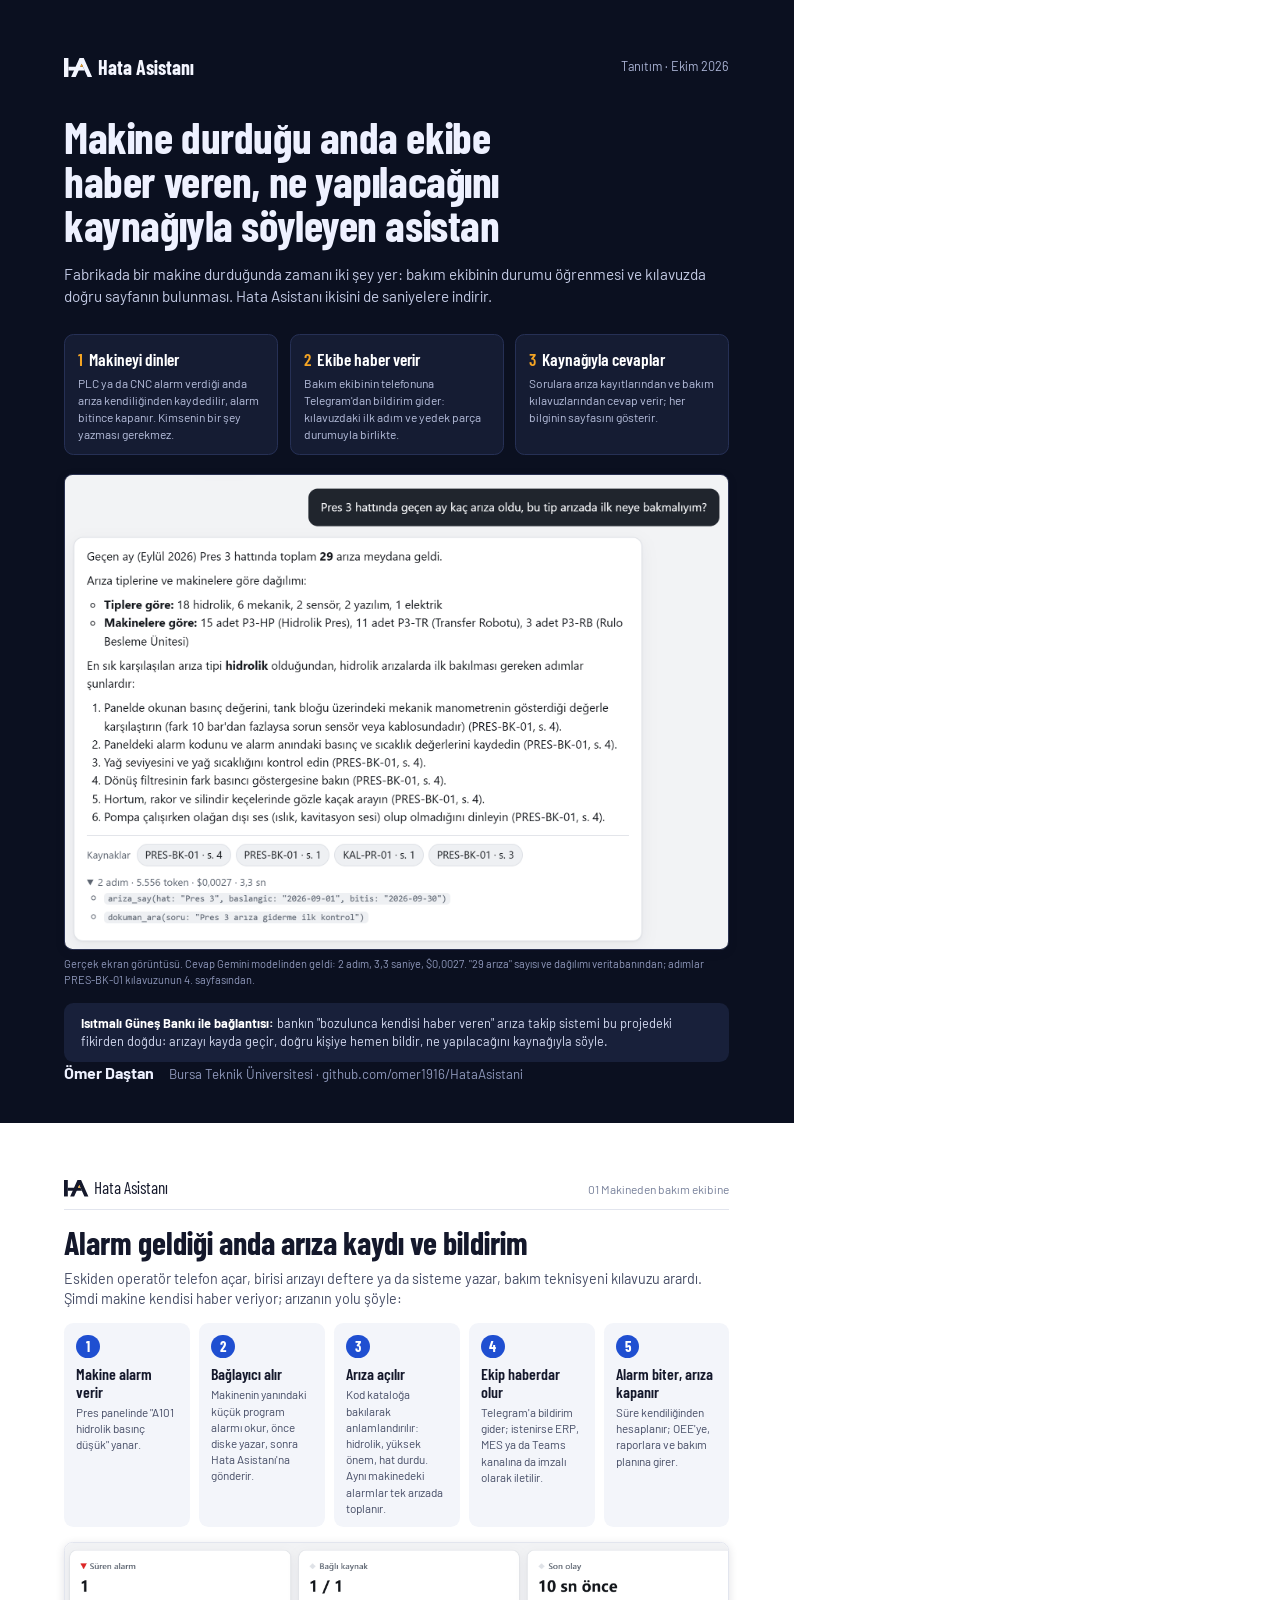
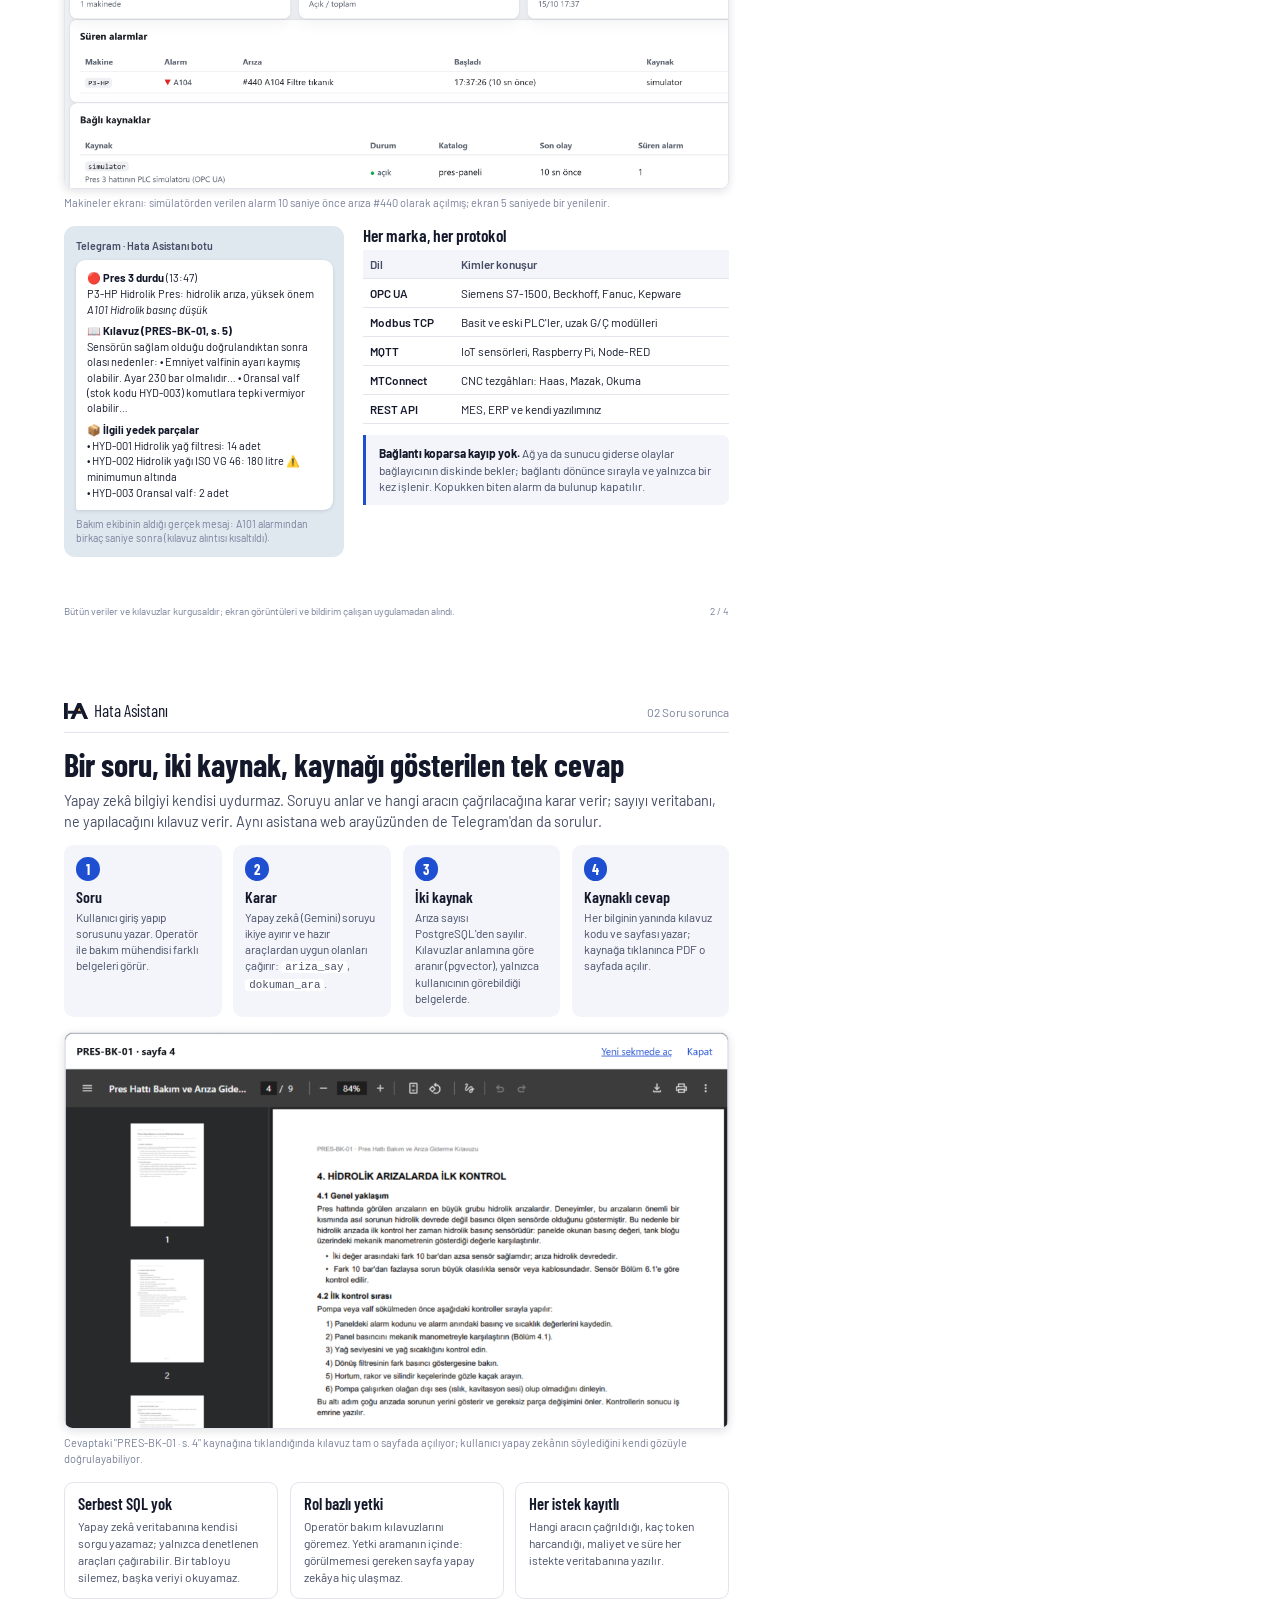
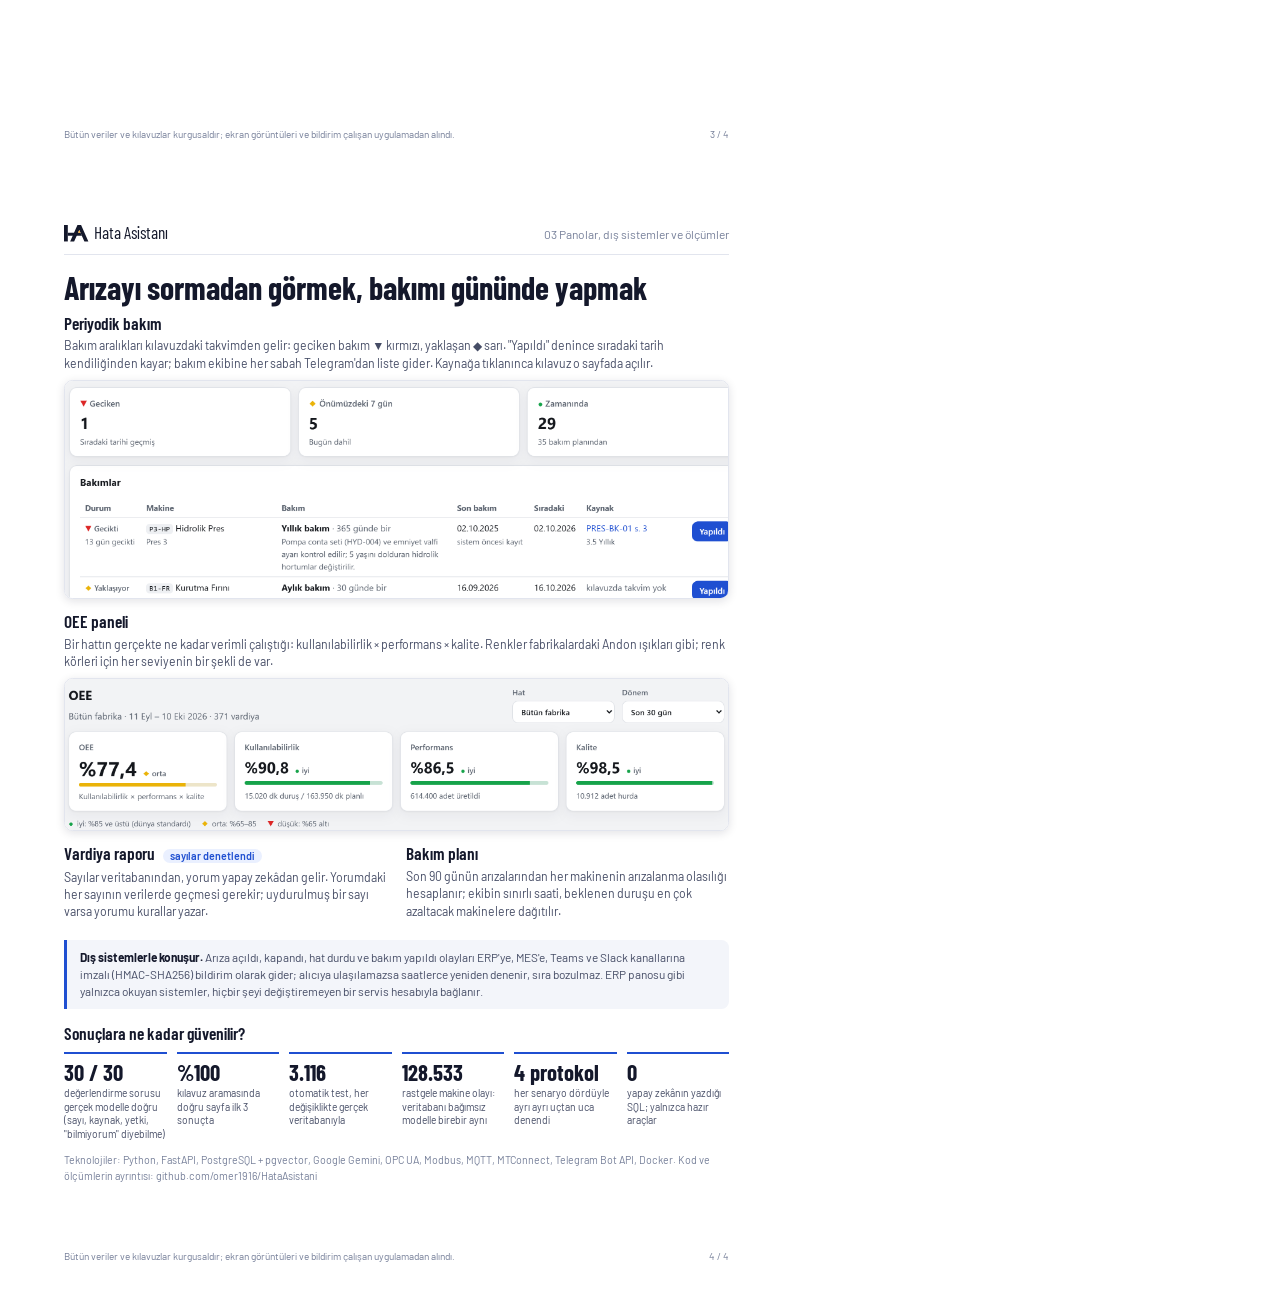
==== commit 532827c3: "Depo adı HataAsistani: README, tanıtım PDF'i bağlantıları" ====
--- a/sunum/tanitim.html
+++ b/sunum/tanitim.html
@@ -138,7 +138,7 @@
   <div class="esin"><b>Isıtmalı Güneş Bankı ile bağlantısı:</b> bankın "bozulunca kendisi haber
     veren" arıza takip sistemi bu projedeki fikirden doğdu: arızayı kayda geçir, doğru kişiye
     hemen bildir, ne yapılacağını kaynağıyla söyle.</div>
-  <div class="kapak-ekip"><b>Ömer Daştan</b><span>Bursa Teknik Üniversitesi · github.com/omer1916/andon</span></div>
+  <div class="kapak-ekip"><b>Ömer Daştan</b><span>Bursa Teknik Üniversitesi · github.com/omer1916/HataAsistani</span></div>
 </section>
 
 <section class="sayfa">
@@ -273,7 +273,7 @@
   </div>
   <p class="kucuk">Teknolojiler: Python, FastAPI, PostgreSQL + pgvector, Google Gemini, OPC UA,
     Modbus, MQTT, MTConnect, Telegram Bot API, Docker. Kod ve ölçümlerin ayrıntısı:
-    github.com/omer1916/andon</p>
+    github.com/omer1916/HataAsistani</p>
   <div class="alt-not"><span>Bütün veriler ve kılavuzlar kurgusaldır; ekran görüntüleri ve bildirim çalışan uygulamadan alındı.</span><span>4 / 4</span></div>
 </section>
 </body>
